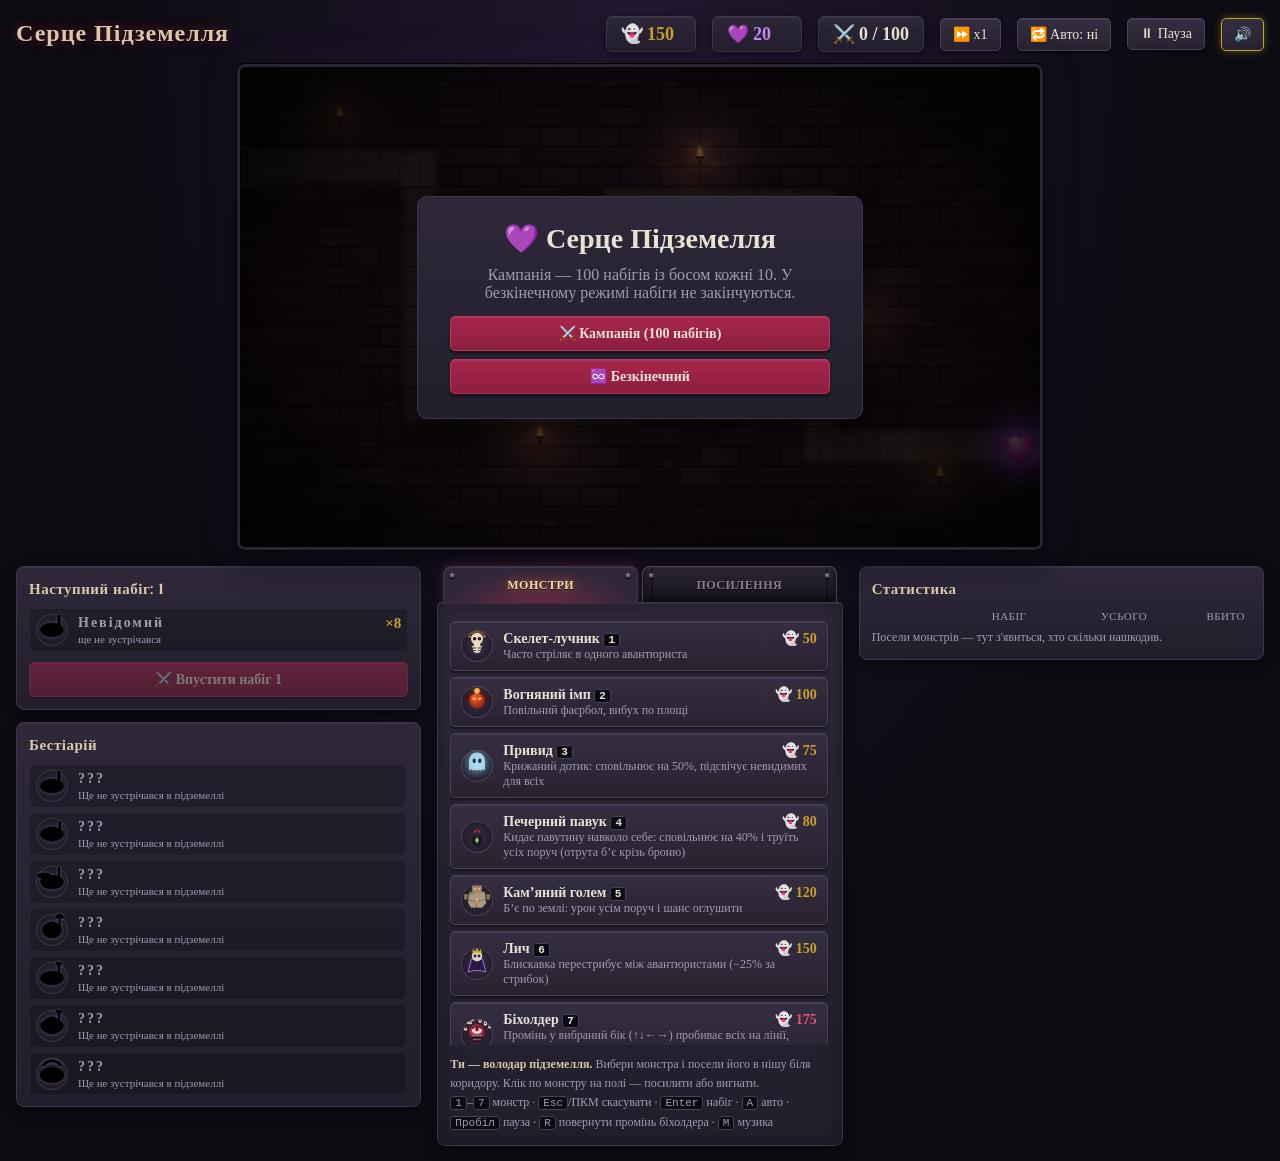
==== index.html @ 3de46e62 "feat: павук кидає павутину навколо себе, статистика урону по типах, музика; біхолдер повільніший - б" ====
<!DOCTYPE html>
<html lang="uk">
<head>
  <meta charset="utf-8">
  <meta name="viewport" content="width=device-width, initial-scale=1">
  <title>Серце Підземелля</title>
  <link rel="preconnect" href="https://fonts.googleapis.com">
  <link rel="stylesheet" href="https://fonts.googleapis.com/css2?family=Cinzel:wght@600;800&display=swap">
  <link rel="stylesheet" href="style.css">
</head>
<body>
  <div id="app">
    <header id="hud">
      <h1>Серце Підземелля</h1>
      <div class="stat souls" title="Душі — платиш ними за монстрів">👻 <span id="money"></span></div>
      <div class="stat heart" title="Міцність Серця">💜 <span id="lives"></span></div>
      <div class="stat raid" title="Набіг">⚔️ <span id="wave"></span></div>
      <button id="speedBtn" class="hud-btn" title="Швидкість гри"></button>
      <button id="autoBtn" class="hud-btn" title="Авто-набіг: наступний почнеться сам (A)"></button>
      <button id="pauseBtn" class="hud-btn" title="Пауза (Пробіл)"></button>
      <button id="musicBtn" class="hud-btn" title="Музика (M)"></button>
    </header>

    <main>
      <aside id="left">
        <section id="raidPanel">
          <h3 id="raidTitle"></h3>
          <div id="raidList"></div>
          <button id="waveBtn" class="primary"></button>
        </section>

        <section id="bestiary">
          <h3>Бестіарій</h3>
          <div id="bestiaryList"></div>
        </section>
      </aside>

      <div id="board">
        <canvas id="game" width="800" height="480"></canvas>
        <div id="overlay" class="hidden">
          <div class="panel">
            <h2 id="overlayTitle"></h2>
            <p id="overlayText"></p>
            <div class="overlay-btns">
              <button id="campaignBtn" class="primary">⚔️ Кампанія (100 набігів)</button>
              <button id="endlessBtn" class="primary">♾️ Безкінечний</button>
              <button id="continueBtn" class="primary">♾️ Продовжити безкінечно</button>
              <button id="restartBtn" class="primary">Грати знову</button>
              <button id="menuBtn">До меню</button>
            </div>
          </div>
        </div>
      </div>

      <aside id="right">
        <nav class="tabs">
          <button id="tabMonsters" class="tab">Монстри</button>
          <button id="tabUpgrade" class="tab">Посилення</button>
        </nav>

        <div class="window">
          <div id="paneMonsters">
            <div id="towerList"></div>
            <p class="help">
              <b>Ти — володар підземелля.</b> Вибери монстра і посели його в нішу біля коридору.
              Клік по монстру на полі — посилити або вигнати.<br>
              <kbd>1</kbd>–<kbd>7</kbd> монстр · <kbd>Esc</kbd>/ПКМ скасувати ·
              <kbd>Enter</kbd> набіг · <kbd>A</kbd> авто · <kbd>Пробіл</kbd> пауза ·
              <kbd>R</kbd> повернути промінь біхолдера · <kbd>M</kbd> музика
            </p>
          </div>

          <div id="paneUpgrade">
            <p id="upEmpty" class="help">Клікни по монстру на полі, щоб побачити, як його можна посилити.</p>
            <div id="upBody">
              <div class="up-head">
                <span id="upIcon"></span>
                <div>
                  <div id="upName"></div>
                  <div id="upLevel"></div>
                </div>
              </div>
              <p id="upDesc"></p>
              <table id="upStats"></table>
              <div id="dirPad">
                <span class="dir-label">Промінь <kbd>R</kbd></span>
                <button data-dir="3" title="Вгору">⬆</button>
                <button data-dir="2" title="Ліворуч">⬅</button>
                <button data-dir="1" title="Вниз">⬇</button>
                <button data-dir="0" title="Праворуч">➡</button>
              </div>
              <button id="upgradeBtn" class="primary"></button>
              <button id="sellBtn" class="danger"></button>
            </div>
          </div>
        </div>
      </aside>

      <aside id="statsPanel">
        <h3>Статистика</h3>
        <div class="st-row st-head">
          <span></span><span title="Урон за поточний набіг">Набіг</span><span title="Урон за всю гру">Усього</span><span title="Скільки авантюристів добито">Вбито</span>
        </div>
        <div id="statsList"></div>
        <p id="statsEmpty" class="help">Посели монстрів — тут з'явиться, хто скільки нашкодив.</p>
      </aside>
    </main>
  </div>

  <script src="js/config.js"></script>
  <script src="js/entities.js"></script>
  <script src="js/game.js"></script>
  <script src="js/ui.js"></script>
</body>
</html>
---- style.css ----
* { box-sizing: border-box; }

:root {
  --bg: #0d0b12;
  --stone: #221e2b;
  --stone-hi: #2e2839;
  --stone-edge: #3d3549;
  --text: #e9e2d4;
  --muted: #a39ab0;
  --crimson: #8b1e3f;
  --crimson-hi: #a8264c;
  --violet: #7b4bb3;
  --soul: #c9a227;
  --danger: #e0556e;
}

body {
  margin: 0;
  min-height: 100vh;
  background:
    radial-gradient(ellipse at 50% 0%, rgba(123, 75, 179, 0.18), transparent 60%),
    var(--bg);
  color: var(--text);
  font-family: Georgia, "Times New Roman", serif;
}

/* праворуч без відступу — колонка статистики може доходити до краю екрана */
#app { margin: 0 auto; padding: 16px 0 16px 16px; }
#hud { padding-right: 16px; }

#hud {
  display: flex;
  align-items: center;
  gap: 16px;
  margin-bottom: 12px;
}
#hud h1 {
  font-family: Cinzel, Georgia, serif;
  font-weight: 800;
  font-size: 24px;
  letter-spacing: 1px;
  margin: 0 auto 0 0;
  color: #d9c8a9;
  text-shadow: 0 0 12px rgba(168, 38, 76, 0.6), 0 2px 0 #000;
}
.stat {
  background: linear-gradient(var(--stone-hi), var(--stone));
  border: 1px solid var(--stone-edge);
  box-shadow: inset 0 1px 0 rgba(255,255,255,0.06), 0 2px 6px rgba(0,0,0,0.5);
  padding: 6px 14px;
  border-radius: 6px;
  font-size: 18px;
  font-weight: 600;
  min-width: 90px;
}
.stat.souls span { color: var(--soul); }
.stat.heart span { color: #c38cf0; }

main {
  display: grid;
  grid-template-columns: 240px minmax(0, 800px) 270px 220px;
  gap: 16px;
  align-items: start;
  justify-content: center;
}
@media (max-width: 1400px) {
  #app { padding-right: 16px; }
  #hud { padding-right: 0; }
  /* поле зверху на всю ширину, бічні колонки — під ним */
  main { grid-template-columns: repeat(3, minmax(0, 1fr)); }
  #board { grid-column: 1 / -1; justify-self: center; }
  #left { grid-row: 2; }
}
@media (max-width: 1000px) {
  main { grid-template-columns: minmax(0, 1fr) minmax(0, 1fr); }
}
@media (max-width: 640px) {
  main { grid-template-columns: minmax(0, 1fr); }
  #left { grid-row: auto; }
}

#board {
  position: relative;
  line-height: 0;
  border: 3px solid #2a2433;
  border-radius: 8px;
  box-shadow: 0 0 0 1px #000, 0 8px 30px rgba(0,0,0,0.8), 0 0 40px rgba(123, 75, 179, 0.15);
}
#game {
  display: block;
  max-width: 100%;
  height: auto;
  border-radius: 5px;
  cursor: crosshair;
}

#overlay {
  position: absolute;
  inset: 0;
  display: flex;
  align-items: center;
  justify-content: center;
  background: radial-gradient(rgba(20, 0, 10, 0.55), rgba(0, 0, 0, 0.85));
  border-radius: 5px;
  line-height: normal;
}
#overlay .panel {
  background: linear-gradient(var(--stone-hi), var(--stone));
  border: 1px solid var(--stone-edge);
  box-shadow: 0 10px 40px rgba(0,0,0,0.8);
  padding: 24px 32px;
  border-radius: 10px;
  text-align: center;
}
#overlay h2 { font-family: Cinzel, Georgia, serif; margin: 0 0 8px; font-size: 28px; }
#overlay p { max-width: 380px; margin: 0 auto 14px; color: var(--muted); }
.overlay-btns { display: flex; flex-direction: column; gap: 8px; min-width: 260px; }
.overlay-btns button { margin: 0; }
#hud button.hud-btn.on { border-color: var(--soul); color: #ffe7a0; box-shadow: 0 0 8px rgba(201, 162, 39, 0.4); }

#left { display: flex; flex-direction: column; gap: 12px; min-width: 0; }
#left section, .window {
  background: linear-gradient(var(--stone-hi), var(--stone));
  border: 1px solid var(--stone-edge);
  box-shadow: inset 0 1px 0 rgba(255,255,255,0.05), 0 4px 12px rgba(0,0,0,0.5);
  border-radius: 8px;
  padding: 12px;
}
h3 {
  font-family: Cinzel, Georgia, serif;
  margin: 0 0 8px;
  font-size: 15px;
  color: #d9c8a9;
  letter-spacing: 0.5px;
}

/* ---------- рядки ворогів (набіг і бестіарій) ---------- */
.foe {
  display: grid;
  grid-template-columns: 34px 1fr auto;
  column-gap: 8px;
  align-items: center;
  padding: 5px 6px;
  margin-bottom: 4px;
  border-radius: 5px;
  background: rgba(0,0,0,0.22);
  border: 1px solid rgba(255,255,255,0.04);
}
.foe .f-icon {
  grid-row: 1 / 3;
  width: 32px; height: 32px;
  border-radius: 50%;
  background: radial-gradient(#2e2839, #16131b);
  box-shadow: inset 0 0 0 1px #3d3549;
}
.foe .f-name { font-weight: 600; font-size: 14px; }
.foe .f-count { font-weight: 700; color: var(--soul); font-size: 15px; }
.foe .f-sub { grid-column: 2 / 4; font-size: 11px; color: var(--muted); }
.foe.done { opacity: 0.4; }
.foe.done .f-count { color: var(--muted); }
.foe canvas { display: block; }
.foe.locked canvas { filter: brightness(0) drop-shadow(0 0 1px rgba(201, 160, 255, 0.5)); }
.foe.locked .f-name { color: var(--muted); letter-spacing: 2px; }
#raidList .empty { font-size: 13px; color: var(--muted); margin: 4px 0; }
#bestiaryList { max-height: 330px; overflow-y: auto; padding-right: 2px; }
#towerList { max-height: 430px; overflow-y: auto; padding-right: 2px; }

/* ---------- вкладки в стилі підземелля ---------- */
#right { min-width: 0; }
.tabs { display: flex; gap: 4px; padding: 0 6px; position: relative; z-index: 1; }
button.tab {
  position: relative;
  flex: 1;
  margin: 0;
  padding: 10px 12px 9px;
  font-family: Cinzel, Georgia, serif;
  font-weight: 800;
  font-size: 12px;
  letter-spacing: 0.5px;
  text-transform: uppercase;
  color: #8a7f96;
  text-shadow: 0 1px 0 #000;
  border: 1px solid #4a4058;
  border-bottom: none;
  border-radius: 8px 8px 0 0;
  /* кована плита: темний камінь + залізні смуги */
  background:
    linear-gradient(90deg, transparent 8px, rgba(0,0,0,0.35) 8px, rgba(0,0,0,0.35) 10px, transparent 10px,
                    transparent calc(100% - 10px), rgba(0,0,0,0.35) calc(100% - 10px), rgba(0,0,0,0.35) calc(100% - 8px), transparent calc(100% - 8px)),
    linear-gradient(#2a2433, #1a1620);
  box-shadow: inset 0 1px 0 rgba(255,255,255,0.06), inset 0 -6px 10px rgba(0,0,0,0.5);
}
/* заклепки у верхніх кутах */
button.tab::before, button.tab::after {
  content: '';
  position: absolute;
  top: 6px;
  width: 5px; height: 5px;
  border-radius: 50%;
  background: radial-gradient(circle at 35% 35%, #9a8fa8, #3b3345 70%);
  box-shadow: 0 1px 1px #000;
}
button.tab::before { left: 6px; }
button.tab::after { right: 6px; }
button.tab:hover:not(.active) { color: #c7bcd4; background: linear-gradient(#332b3e, #211b28); }
button.tab.active {
  color: #f0dcb0;
  text-shadow: 0 0 8px rgba(255, 150, 60, 0.6), 0 1px 0 #000;
  border-color: var(--stone-edge);
  background:
    radial-gradient(ellipse at 50% 120%, rgba(168, 38, 76, 0.55), transparent 70%),
    linear-gradient(var(--stone-hi), var(--stone-hi));
  box-shadow: inset 0 1px 0 rgba(255,255,255,0.08), 0 -2px 10px rgba(168, 38, 76, 0.25);
  margin-bottom: -1px; /* зливається з вікном */
  padding-bottom: 10px;
}
.window {
  border-radius: 4px 4px 8px 8px;
  box-shadow: inset 0 1px 0 rgba(255,255,255,0.05), inset 0 0 20px rgba(0,0,0,0.35), 0 4px 12px rgba(0,0,0,0.5);
}
.window .help { margin: 10px 0 0; }

/* ---------- статистика урону ---------- */
#statsPanel {
  min-width: 0;
  background: linear-gradient(var(--stone-hi), var(--stone));
  border: 1px solid var(--stone-edge);
  box-shadow: inset 0 1px 0 rgba(255,255,255,0.05), 0 4px 12px rgba(0,0,0,0.5);
  border-radius: 8px;
  padding: 12px;
}
.st-row {
  display: grid;
  grid-template-columns: 28px 1fr 1fr 0.8fr;
  column-gap: 6px;
  align-items: center;
  padding: 2px 6px;
  margin-bottom: 3px;
  border-radius: 5px;
  background: rgba(0,0,0,0.22);
  font-variant-numeric: tabular-nums;
  font-size: 13px;
}
.st-row span { text-align: right; }
.st-row span:last-child { color: var(--soul); font-weight: 700; }
.st-row canvas { display: block; }
.st-head { background: none; font-size: 11px; color: var(--muted); text-transform: uppercase; letter-spacing: 0.5px; }
.st-head span:last-child { color: var(--muted); font-weight: normal; }
#statsPanel .help { margin: 4px 0 0; }

/* ---------- посилення ---------- */
.up-head { display: flex; align-items: center; gap: 10px; }
#upIcon canvas {
  display: block;
  width: 48px; height: 48px;
  border-radius: 50%;
  background: radial-gradient(#3a2f4a, #16131b);
  box-shadow: inset 0 0 0 1px #5e5270, 0 0 12px rgba(123, 75, 179, 0.35);
}
#upName { font-family: Cinzel, Georgia, serif; font-weight: 800; color: #d9c8a9; }
#upLevel { color: #c9a0ff; letter-spacing: 1px; text-shadow: 0 0 6px #9b5cff; font-size: 13px; }
#upDesc { margin: 8px 0; font-size: 12px; color: var(--muted); }
#upStats { width: 100%; border-collapse: collapse; font-size: 13px; margin-bottom: 4px; }
#upStats td { padding: 4px 2px; border-top: 1px solid rgba(255,255,255,0.06); }
#upStats td:nth-child(n+2) { text-align: right; white-space: nowrap; }
#upStats .arrow { color: var(--muted); text-align: center; width: 18px; }
#upStats .next { color: #8fe38a; font-weight: 700; }
#upStats .same { color: var(--muted); }
#upStats .max { color: #c9a0ff; }
#dirPad { display: flex; align-items: center; gap: 4px; margin-top: 6px; }
#dirPad .dir-label { flex: 1; font-size: 13px; color: var(--muted); }
#dirPad button { width: 34px; margin: 0; padding: 4px 0; font-size: 15px; }
#dirPad button.on { border-color: #ff4d6d; color: #ffd0d8; box-shadow: 0 0 8px rgba(255, 77, 109, 0.45); }

button {
  width: 100%;
  padding: 8px 10px;
  margin-top: 6px;
  border: 1px solid #4a4058;
  border-radius: 5px;
  background: linear-gradient(#352e42, #28222f);
  box-shadow: inset 0 1px 0 rgba(255,255,255,0.07), 0 2px 3px rgba(0,0,0,0.5);
  color: var(--text);
  font: inherit;
  font-size: 14px;
  cursor: pointer;
}
button:hover:not(:disabled) { background: linear-gradient(#433a52, #312a3a); border-color: #5e5270; }
button:active:not(:disabled) { box-shadow: inset 0 2px 4px rgba(0,0,0,0.6); }
button:disabled { opacity: 0.45; cursor: default; }
button.primary {
  background: linear-gradient(var(--crimson-hi), var(--crimson));
  border-color: #b8375c;
  font-weight: 600;
}
button.primary:hover:not(:disabled) { background: linear-gradient(#c02f59, var(--crimson-hi)); }
button.danger:hover { background: linear-gradient(#7a1f30, #5a1522); border-color: #9b2c3c; }

#hud button.hud-btn { width: auto; margin: 0; padding: 7px 12px; white-space: nowrap; }

.tower-btn {
  display: grid;
  grid-template-columns: 34px 1fr auto;
  grid-template-rows: auto auto;
  column-gap: 8px;
  align-items: center;
  text-align: left;
}
.tower-btn canvas {
  grid-row: 1 / 3;
  width: 32px;
  height: 32px;
  border-radius: 50%;
  background: radial-gradient(#3a2f4a, #16131b);
  box-shadow: inset 0 0 0 1px #4a4058;
}
.tower-btn .t-name { font-weight: 600; }
.tower-btn .t-cost { font-weight: 600; color: var(--soul); }
.tower-btn .t-desc { grid-column: 2 / 4; font-size: 12px; color: var(--muted); }
.tower-btn.active {
  outline: 2px solid var(--violet);
  background: linear-gradient(#43375a, #2f2740);
  box-shadow: 0 0 12px rgba(123, 75, 179, 0.5);
}
.tower-btn.poor .t-cost { color: var(--danger); }

kbd {
  background: var(--bg);
  border: 1px solid #4a4058;
  border-radius: 3px;
  padding: 0 4px;
  font-size: 11px;
  font-family: Consolas, monospace;
}

.help { font-size: 12px; color: var(--muted); line-height: 1.6; }
.help b { color: #d9c8a9; }
.hidden { display: none !important; }
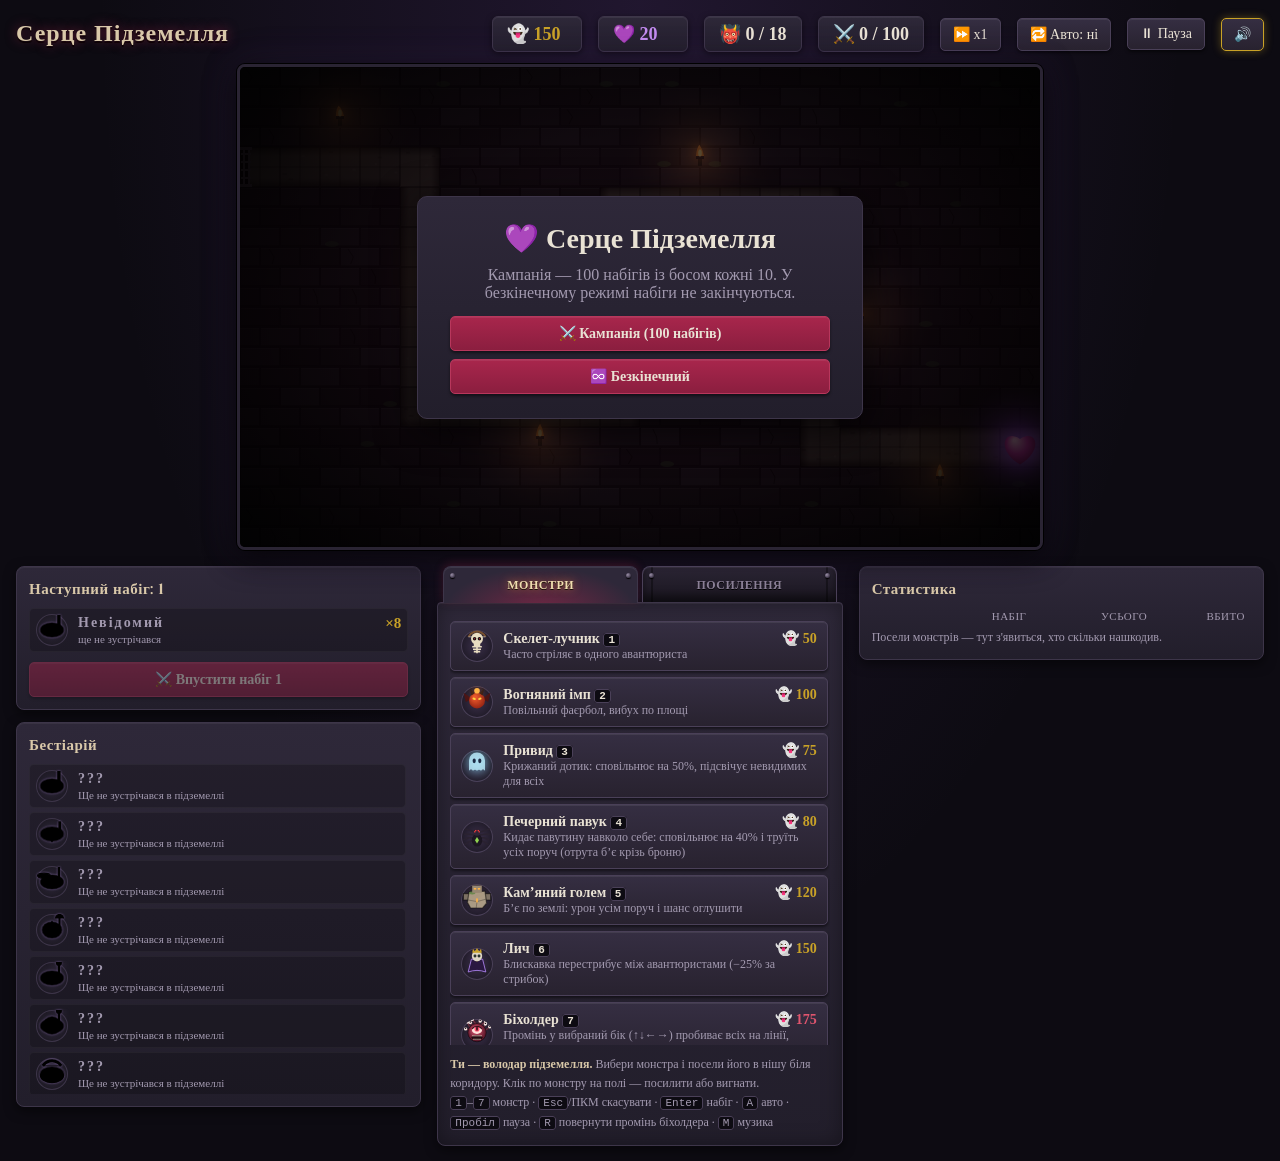
==== commit d830d41b: "feat: ліміт монстрів у підземеллі (MAX_TOWERS = 18), лічильник у HUD Co-Authored-By: Claude Opus 5.5" ====
--- a/index.html
+++ b/index.html
@@ -14,6 +14,7 @@
       <h1>Серце Підземелля</h1>
       <div class="stat souls" title="Душі — платиш ними за монстрів">👻 <span id="money"></span></div>
       <div class="stat heart" title="Міцність Серця">💜 <span id="lives"></span></div>
+      <div class="stat" id="towersStat" title="Монстрів у підземеллі / найбільше">👹 <span id="towerCount"></span></div>
       <div class="stat raid" title="Набіг">⚔️ <span id="wave"></span></div>
       <button id="speedBtn" class="hud-btn" title="Швидкість гри"></button>
       <button id="autoBtn" class="hud-btn" title="Авто-набіг: наступний почнеться сам (A)"></button>
--- a/style.css
+++ b/style.css
@@ -336,3 +336,5 @@
 .help { font-size: 12px; color: var(--muted); line-height: 1.6; }
 .help b { color: #d9c8a9; }
 .hidden { display: none !important; }
+
+.stat.full span { color: #ef476f; }
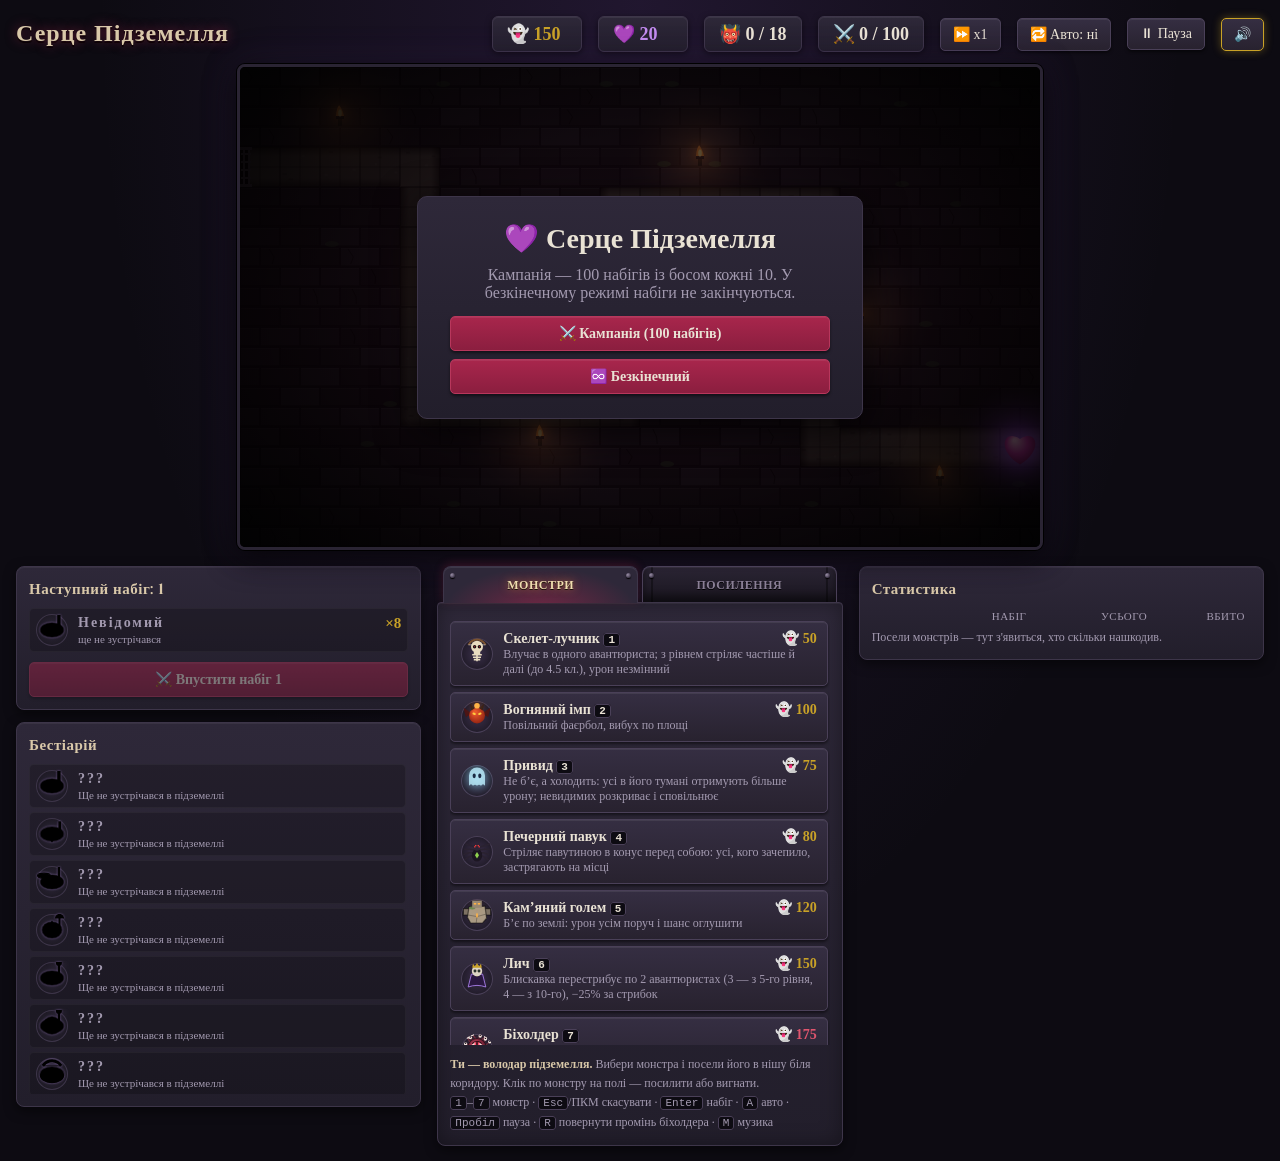
==== commit 25dba774: "feat: підтвердження перед вигнанням монстра (Enter/Esc), ширша права колонка Co-Authored-By: Claude " ====
--- a/index.html
+++ b/index.html
@@ -48,6 +48,16 @@
               <button id="continueBtn" class="primary">♾️ Продовжити безкінечно</button>
               <button id="restartBtn" class="primary">Грати знову</button>
               <button id="menuBtn">До меню</button>
+            </div>
+          </div>
+        </div>
+        <div id="confirm" class="hidden">
+          <div class="panel">
+            <h2>Вигнати монстра?</h2>
+            <p id="confirmText"></p>
+            <div class="confirm-btns">
+              <button id="confirmYes" class="primary">Вигнати</button>
+              <button id="confirmNo">Лишити</button>
             </div>
           </div>
         </div>
--- a/style.css
+++ b/style.css
@@ -58,12 +58,12 @@
 
 main {
   display: grid;
-  grid-template-columns: 240px minmax(0, 800px) 270px 220px;
+  grid-template-columns: 240px minmax(0, 800px) 340px 220px;
   gap: 16px;
   align-items: start;
   justify-content: center;
 }
-@media (max-width: 1400px) {
+@media (max-width: 1680px) {
   #app { padding-right: 16px; }
   #hud { padding-right: 0; }
   /* поле зверху на всю ширину, бічні колонки — під ним */
@@ -94,7 +94,7 @@
   cursor: crosshair;
 }
 
-#overlay {
+#overlay, #confirm {
   position: absolute;
   inset: 0;
   display: flex;
@@ -104,7 +104,7 @@
   border-radius: 5px;
   line-height: normal;
 }
-#overlay .panel {
+#overlay .panel, #confirm .panel {
   background: linear-gradient(var(--stone-hi), var(--stone));
   border: 1px solid var(--stone-edge);
   box-shadow: 0 10px 40px rgba(0,0,0,0.8);
@@ -112,10 +112,13 @@
   border-radius: 10px;
   text-align: center;
 }
-#overlay h2 { font-family: Cinzel, Georgia, serif; margin: 0 0 8px; font-size: 28px; }
-#overlay p { max-width: 380px; margin: 0 auto 14px; color: var(--muted); }
+#overlay h2, #confirm h2 { font-family: Cinzel, Georgia, serif; margin: 0 0 8px; font-size: 28px; }
+#overlay p, #confirm p { max-width: 380px; margin: 0 auto 14px; color: var(--muted); }
 .overlay-btns { display: flex; flex-direction: column; gap: 8px; min-width: 260px; }
 .overlay-btns button { margin: 0; }
+#confirm h2 { font-size: 22px; }
+.confirm-btns { display: flex; gap: 8px; }
+.confirm-btns button { margin: 0; min-width: 120px; }
 #hud button.hud-btn.on { border-color: var(--soul); color: #ffe7a0; box-shadow: 0 0 8px rgba(201, 162, 39, 0.4); }
 
 #left { display: flex; flex-direction: column; gap: 12px; min-width: 0; }
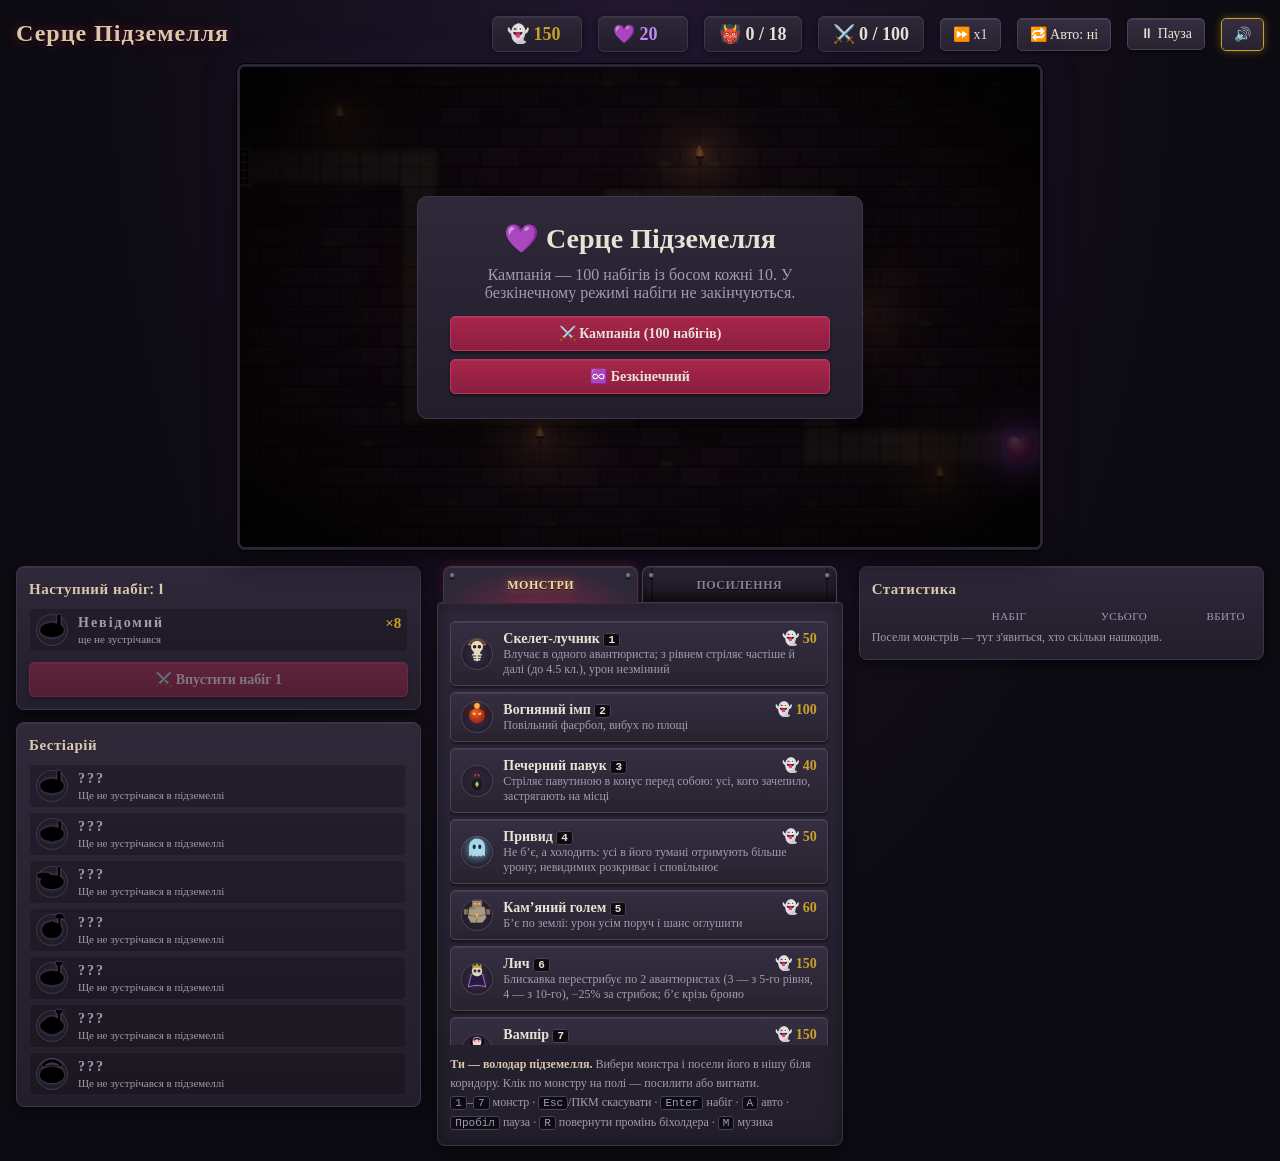
==== commit 9a3bde80: "refactor: монстри й авантюристи через Builder (js/monsters/, js/adventurers/) - MonsterBuilder: set…" ====
--- a/index.html
+++ b/index.html
@@ -119,6 +119,10 @@
   </div>
 
   <script src="js/config.js"></script>
+  <script src="js/monsters/monster.js"></script>
+  <script src="js/monsters/monsters.js"></script>
+  <script src="js/adventurers/adventurer.js"></script>
+  <script src="js/adventurers/adventurers.js"></script>
   <script src="js/entities.js"></script>
   <script src="js/game.js"></script>
   <script src="js/ui.js"></script>
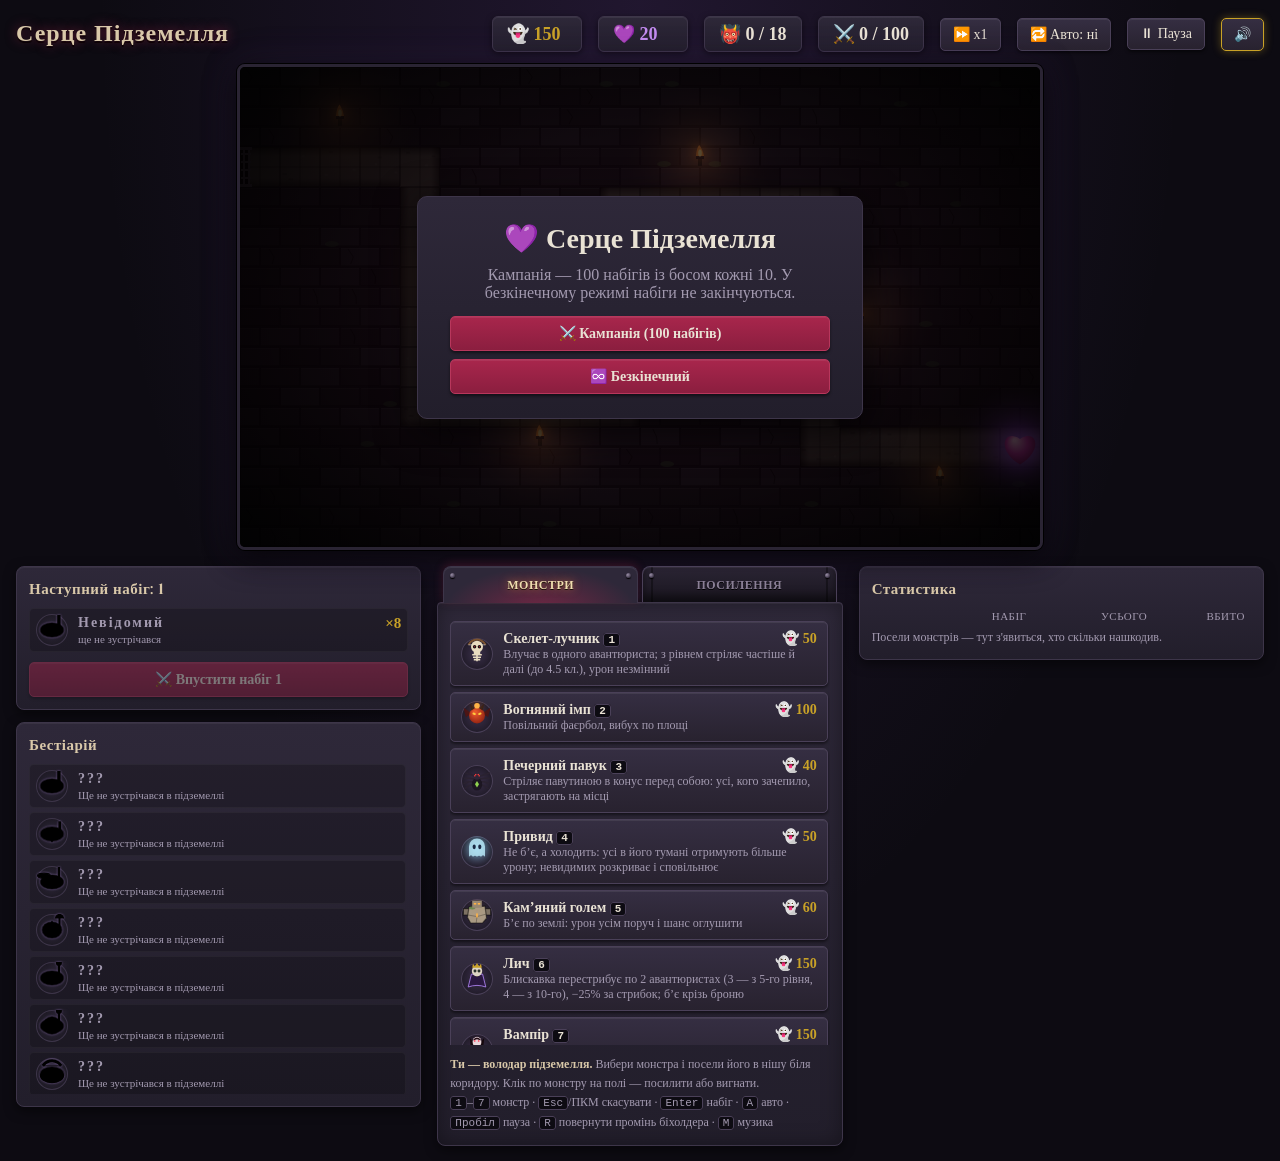
==== commit 73133ced: "refactor: набіги через WaveBuilder (js/waves/), сила авантюристів - опорні точки setWave - campaign." ====
--- a/index.html
+++ b/index.html
@@ -123,6 +123,9 @@
   <script src="js/monsters/monsters.js"></script>
   <script src="js/adventurers/adventurer.js"></script>
   <script src="js/adventurers/adventurers.js"></script>
+  <script src="js/waves/wave.js"></script>
+  <script src="js/waves/campaign.js"></script>
+  <script src="js/waves/endless.js"></script>
   <script src="js/entities.js"></script>
   <script src="js/game.js"></script>
   <script src="js/ui.js"></script>
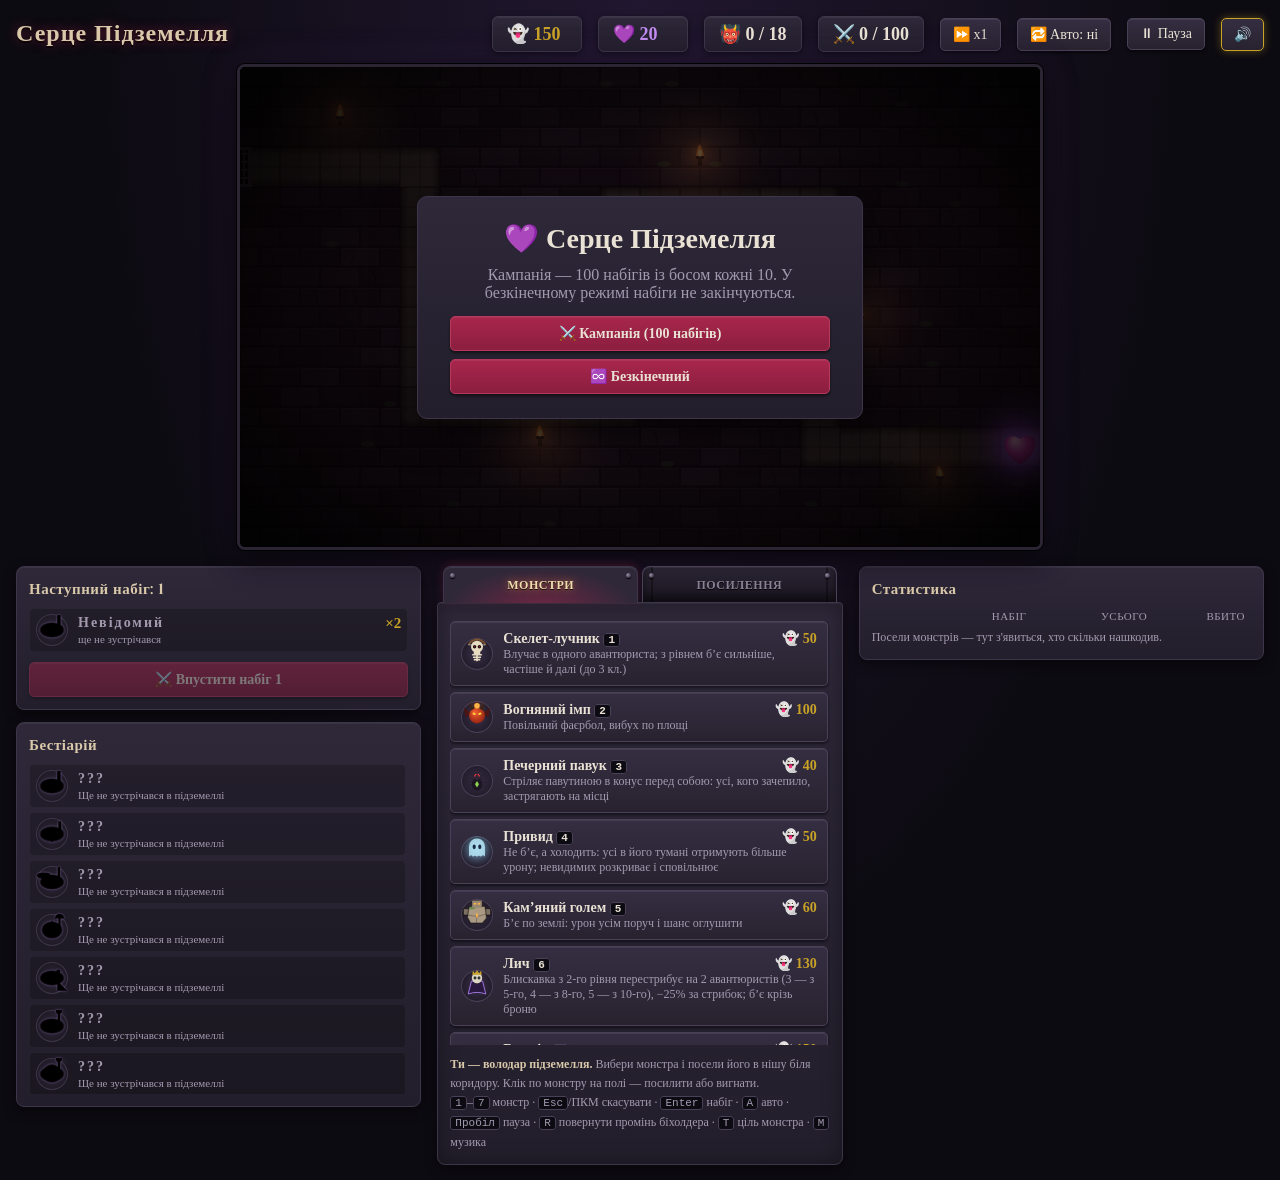
==== commit 0fb2d968: "feat: фільтр цілі монстрів (перший/останній/сильний/слабкий/ближній), клавіша T Co-Authored-By: Clau" ====
--- a/index.html
+++ b/index.html
@@ -77,7 +77,7 @@
               Клік по монстру на полі — посилити або вигнати.<br>
               <kbd>1</kbd>–<kbd>7</kbd> монстр · <kbd>Esc</kbd>/ПКМ скасувати ·
               <kbd>Enter</kbd> набіг · <kbd>A</kbd> авто · <kbd>Пробіл</kbd> пауза ·
-              <kbd>R</kbd> повернути промінь біхолдера · <kbd>M</kbd> музика
+              <kbd>R</kbd> повернути промінь біхолдера · <kbd>T</kbd> ціль монстра · <kbd>M</kbd> музика
             </p>
           </div>
 
@@ -99,6 +99,10 @@
                 <button data-dir="2" title="Ліворуч">⬅</button>
                 <button data-dir="1" title="Вниз">⬇</button>
                 <button data-dir="0" title="Праворуч">➡</button>
+              </div>
+              <div id="aimPad">
+                <span class="dir-label">Ціль <kbd>T</kbd></span>
+                <div id="aimBtns"></div>
               </div>
               <button id="upgradeBtn" class="primary"></button>
               <button id="sellBtn" class="danger"></button>
--- a/style.css
+++ b/style.css
@@ -273,6 +273,11 @@
 #dirPad { display: flex; align-items: center; gap: 4px; margin-top: 6px; }
 #dirPad .dir-label { flex: 1; font-size: 13px; color: var(--muted); }
 #dirPad button { width: 34px; margin: 0; padding: 4px 0; font-size: 15px; }
+#aimPad { margin-top: 6px; }
+#aimPad .dir-label { font-size: 13px; color: var(--muted); }
+#aimBtns { display: flex; gap: 3px; margin-top: 3px; }
+#aimBtns button { flex: 1; margin: 0; padding: 4px 0; font-size: 12px; }
+#aimBtns button.on,
 #dirPad button.on { border-color: #ff4d6d; color: #ffd0d8; box-shadow: 0 0 8px rgba(255, 77, 109, 0.45); }
 
 button {
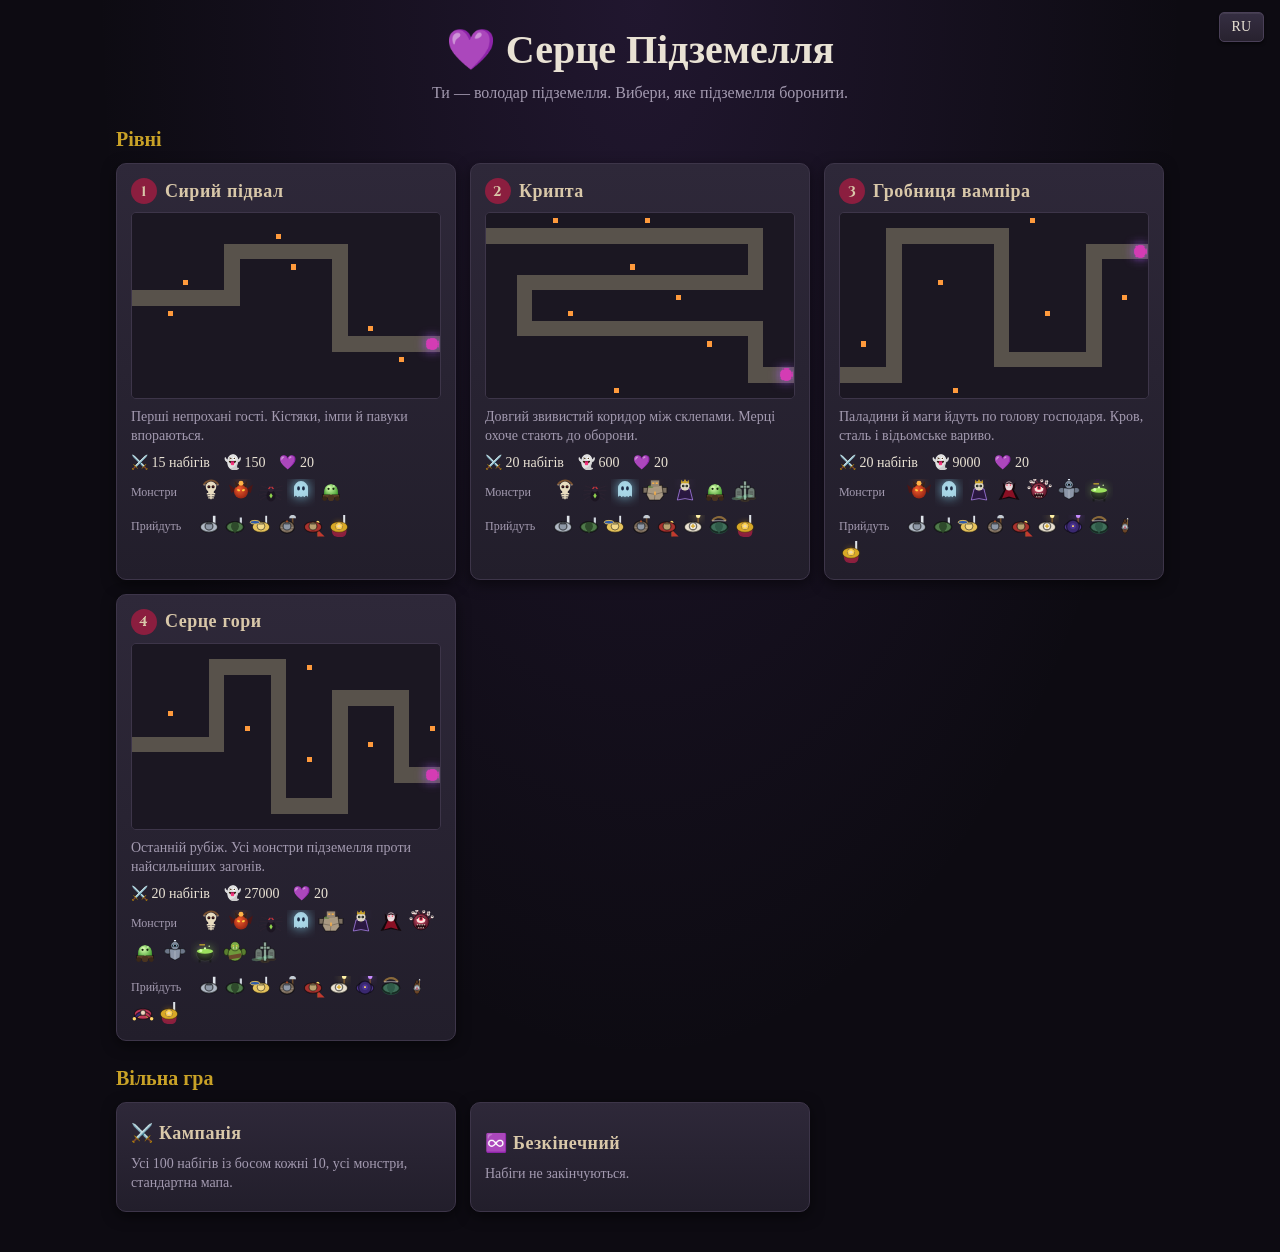
==== commit cf50d73f: "feat: головна з вибором рівня, рівні (LevelBuilder), укр/рос мова, спільні іконки Co-Authored-By: Cl" ====
--- a/index.html
+++ b/index.html
@@ -8,120 +8,30 @@
   <link rel="stylesheet" href="https://fonts.googleapis.com/css2?family=Cinzel:wght@600;800&display=swap">
   <link rel="stylesheet" href="style.css">
 </head>
-<body>
-  <div id="app">
-    <header id="hud">
-      <h1>Серце Підземелля</h1>
-      <div class="stat souls" title="Душі — платиш ними за монстрів">👻 <span id="money"></span></div>
-      <div class="stat heart" title="Міцність Серця">💜 <span id="lives"></span></div>
-      <div class="stat" id="towersStat" title="Монстрів у підземеллі / найбільше">👹 <span id="towerCount"></span></div>
-      <div class="stat raid" title="Набіг">⚔️ <span id="wave"></span></div>
-      <button id="speedBtn" class="hud-btn" title="Швидкість гри"></button>
-      <button id="autoBtn" class="hud-btn" title="Авто-набіг: наступний почнеться сам (A)"></button>
-      <button id="pauseBtn" class="hud-btn" title="Пауза (Пробіл)"></button>
-      <button id="musicBtn" class="hud-btn" title="Музика (M)"></button>
+<body data-ru-doc="Сердце Подземелья">
+  <div id="home">
+    <header class="home-head">
+      <h1 data-ru="💜 Сердце Подземелья">💜 Серце Підземелля</h1>
+      <p data-ru="Ты — повелитель подземелья. Выбери, какое подземелье защищать.">Ти — володар підземелля. Вибери, яке підземелля боронити.</p>
     </header>
 
-    <main>
-      <aside id="left">
-        <section id="raidPanel">
-          <h3 id="raidTitle"></h3>
-          <div id="raidList"></div>
-          <button id="waveBtn" class="primary"></button>
-        </section>
+    <h2 class="home-h2" data-ru="Уровни">Рівні</h2>
+    <div id="levelList"></div>
 
-        <section id="bestiary">
-          <h3>Бестіарій</h3>
-          <div id="bestiaryList"></div>
-        </section>
-      </aside>
-
-      <div id="board">
-        <canvas id="game" width="800" height="480"></canvas>
-        <div id="overlay" class="hidden">
-          <div class="panel">
-            <h2 id="overlayTitle"></h2>
-            <p id="overlayText"></p>
-            <div class="overlay-btns">
-              <button id="campaignBtn" class="primary">⚔️ Кампанія (100 набігів)</button>
-              <button id="endlessBtn" class="primary">♾️ Безкінечний</button>
-              <button id="continueBtn" class="primary">♾️ Продовжити безкінечно</button>
-              <button id="restartBtn" class="primary">Грати знову</button>
-              <button id="menuBtn">До меню</button>
-            </div>
-          </div>
-        </div>
-        <div id="confirm" class="hidden">
-          <div class="panel">
-            <h2>Вигнати монстра?</h2>
-            <p id="confirmText"></p>
-            <div class="confirm-btns">
-              <button id="confirmYes" class="primary">Вигнати</button>
-              <button id="confirmNo">Лишити</button>
-            </div>
-          </div>
-        </div>
-      </div>
-
-      <aside id="right">
-        <nav class="tabs">
-          <button id="tabMonsters" class="tab">Монстри</button>
-          <button id="tabUpgrade" class="tab">Посилення</button>
-        </nav>
-
-        <div class="window">
-          <div id="paneMonsters">
-            <div id="towerList"></div>
-            <p class="help">
-              <b>Ти — володар підземелля.</b> Вибери монстра і посели його в нішу біля коридору.
-              Клік по монстру на полі — посилити або вигнати.<br>
-              <kbd>1</kbd>–<kbd>7</kbd> монстр · <kbd>Esc</kbd>/ПКМ скасувати ·
-              <kbd>Enter</kbd> набіг · <kbd>A</kbd> авто · <kbd>Пробіл</kbd> пауза ·
-              <kbd>R</kbd> повернути промінь біхолдера · <kbd>T</kbd> ціль монстра · <kbd>M</kbd> музика
-            </p>
-          </div>
-
-          <div id="paneUpgrade">
-            <p id="upEmpty" class="help">Клікни по монстру на полі, щоб побачити, як його можна посилити.</p>
-            <div id="upBody">
-              <div class="up-head">
-                <span id="upIcon"></span>
-                <div>
-                  <div id="upName"></div>
-                  <div id="upLevel"></div>
-                </div>
-              </div>
-              <p id="upDesc"></p>
-              <table id="upStats"></table>
-              <div id="dirPad">
-                <span class="dir-label">Промінь <kbd>R</kbd></span>
-                <button data-dir="3" title="Вгору">⬆</button>
-                <button data-dir="2" title="Ліворуч">⬅</button>
-                <button data-dir="1" title="Вниз">⬇</button>
-                <button data-dir="0" title="Праворуч">➡</button>
-              </div>
-              <div id="aimPad">
-                <span class="dir-label">Ціль <kbd>T</kbd></span>
-                <div id="aimBtns"></div>
-              </div>
-              <button id="upgradeBtn" class="primary"></button>
-              <button id="sellBtn" class="danger"></button>
-            </div>
-          </div>
-        </div>
-      </aside>
-
-      <aside id="statsPanel">
-        <h3>Статистика</h3>
-        <div class="st-row st-head">
-          <span></span><span title="Урон за поточний набіг">Набіг</span><span title="Урон за всю гру">Усього</span><span title="Скільки авантюристів добито">Вбито</span>
-        </div>
-        <div id="statsList"></div>
-        <p id="statsEmpty" class="help">Посели монстрів — тут з'явиться, хто скільки нашкодив.</p>
-      </aside>
-    </main>
+    <h2 class="home-h2" data-ru="Свободная игра">Вільна гра</h2>
+    <div class="free-play">
+      <a class="level-card free" href="game.html">
+        <h3 data-ru="⚔️ Кампания">⚔️ Кампанія</h3>
+        <p data-ru="Все 100 набегов с боссом каждые 10, все монстры, стандартная карта.">Усі 100 набігів із босом кожні 10, усі монстри, стандартна мапа.</p>
+      </a>
+      <a class="level-card free" href="game.html?mode=endless">
+        <h3>♾️ Безкінечний</h3>
+        <p><span data-ru="Набеги не заканчиваются.">Набіги не закінчуються.</span> <span id="bestText"></span></p>
+      </a>
+    </div>
   </div>
 
+  <script src="js/i18n.js"></script>
   <script src="js/config.js"></script>
   <script src="js/monsters/monster.js"></script>
   <script src="js/monsters/monsters.js"></script>
@@ -130,8 +40,10 @@
   <script src="js/waves/wave.js"></script>
   <script src="js/waves/campaign.js"></script>
   <script src="js/waves/endless.js"></script>
+  <script src="js/levels/level.js"></script>
+  <script src="js/levels/levels.js"></script>
   <script src="js/entities.js"></script>
-  <script src="js/game.js"></script>
-  <script src="js/ui.js"></script>
+  <script src="js/icons.js"></script>
+  <script src="js/home.js"></script>
 </body>
 </html>
--- a/style.css
+++ b/style.css
@@ -346,3 +346,36 @@
 .hidden { display: none !important; }
 
 .stat.full span { color: #ef476f; }
+
+/* ---------- головна сторінка (index.html) ---------- */
+#home { max-width: 1080px; margin: 0 auto; padding: 24px 16px 40px; }
+.home-head { text-align: center; margin-bottom: 8px; }
+.home-head h1 { font-family: Cinzel, Georgia, serif; font-size: 40px; margin: 0 0 6px; }
+.home-head p { color: var(--muted); margin: 0; }
+.home-h2 { font-family: Cinzel, Georgia, serif; font-size: 20px; margin: 24px 0 10px; color: var(--soul); }
+#levelList, .free-play { display: grid; grid-template-columns: repeat(auto-fill, minmax(300px, 1fr)); gap: 14px; }
+.level-card {
+  display: flex; flex-direction: column; gap: 8px;
+  background: linear-gradient(var(--stone-hi), var(--stone));
+  border: 1px solid var(--stone-edge); border-radius: 10px; padding: 14px;
+  color: var(--text); text-decoration: none;
+  box-shadow: 0 4px 14px rgba(0,0,0,0.5);
+  transition: border-color 0.15s, transform 0.15s, box-shadow 0.15s;
+}
+.level-card:hover { border-color: var(--crimson-hi); transform: translateY(-2px); box-shadow: 0 8px 22px rgba(139, 30, 63, 0.35); }
+.level-card.done { border-color: #5d7a4a; }
+.level-card h3 { font-family: Cinzel, Georgia, serif; font-size: 18px; margin: 0; display: flex; align-items: center; gap: 8px; }
+.level-card p { margin: 0; color: var(--muted); font-size: 14px; line-height: 1.4; }
+.lv-num {
+  display: inline-grid; place-items: center; width: 26px; height: 26px; border-radius: 50%;
+  background: var(--crimson); font-size: 14px;
+}
+.lv-done { color: #9fd89a; }
+.lv-map { width: 100%; height: auto; border-radius: 5px; border: 1px solid var(--stone-edge); image-rendering: pixelated; }
+.lv-meta { display: flex; gap: 14px; font-size: 14px; }
+.lv-icons { display: flex; flex-wrap: wrap; align-items: center; gap: 2px; }
+.lv-label { color: var(--muted); font-size: 12px; width: 64px; }
+.level-card.free { justify-content: center; min-height: 110px; }
+
+/* перемикач мови на головній (у грі він — остання кнопка HUD) */
+button.lang-fixed { position: fixed; top: 12px; right: 16px; width: auto; margin: 0; padding: 6px 12px; z-index: 10; }
